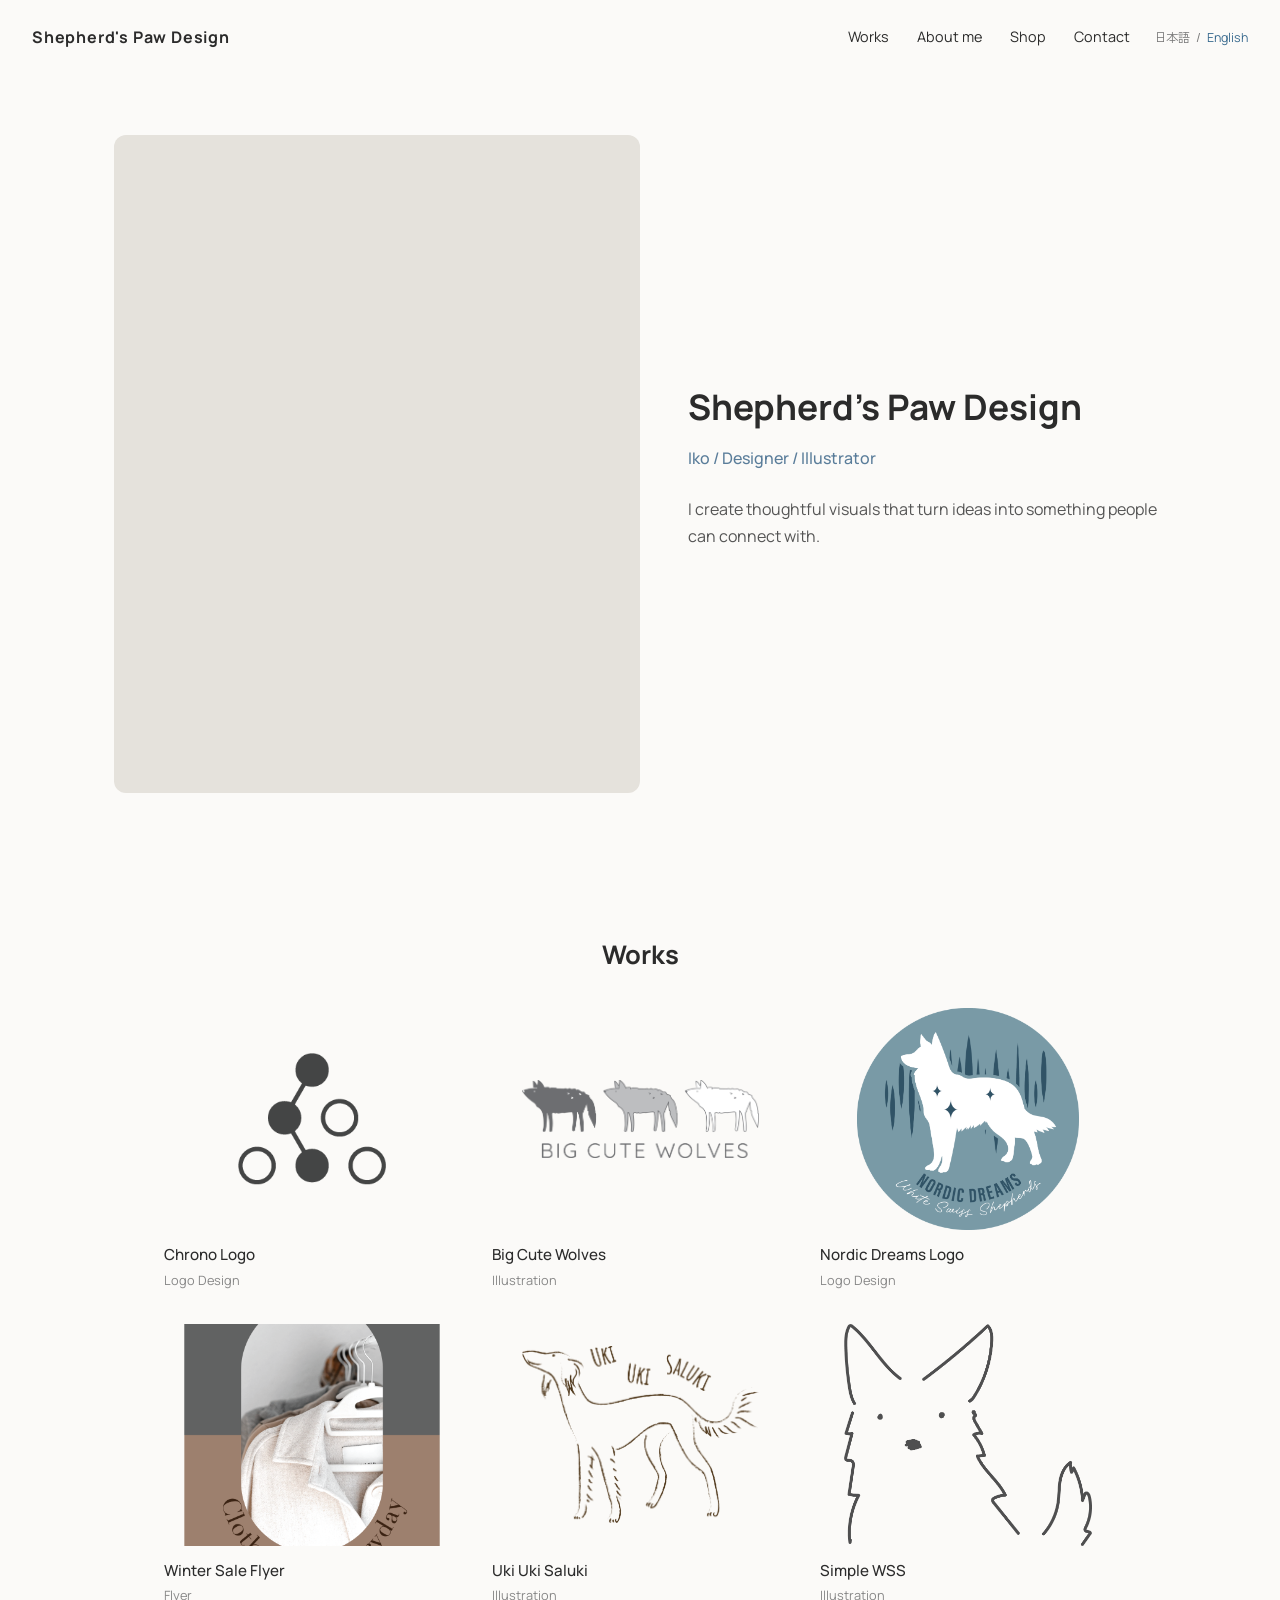
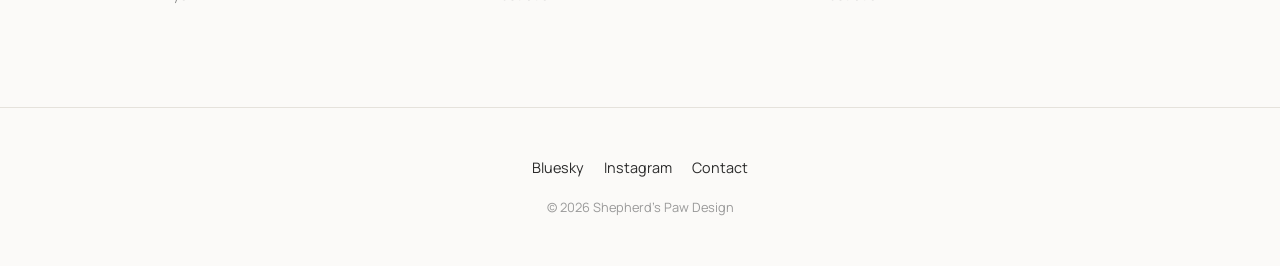
==== en/index.html @ 71c36a80 "Add files via upload" ====
<!DOCTYPE html>
<html lang="en">
<head>
  <meta charset="UTF-8">
  <meta name="viewport" content="width=device-width, initial-scale=1.0">
  <title>Shepherd's Paw Design | Portfolio</title>
  <link rel="preconnect" href="https://fonts.googleapis.com">
  <link href="https://fonts.googleapis.com/css2?family=Manrope:wght@400;500;600;700&family=Zen+Kaku+Gothic+New:wght@400;500;700&display=swap" rel="stylesheet">
  <link rel="stylesheet" href="../style.css?v=3">
</head>
<body>

  <header class="site-header">
    <a href="index.html" class="logo">Shepherd's Paw Design</a>
    <input type="checkbox" id="nav-toggle" class="nav-toggle">
    <label for="nav-toggle" class="nav-toggle-label" aria-label="Open menu">
      <span></span><span></span><span></span>
    </label>
    <nav class="site-nav" aria-label="Main menu">
      <a href="#works">Works</a>
      <a href="about.html">About me</a>
      <a href="shop.html">Shop</a>
      <a href="contact.html">Contact</a>
    </nav>
    <div class="language-switch" aria-label="Language selection">
      <a href="../index.html">日本語</a><span>/</span><a href="index.html" aria-current="page">English</a>
    </div>
  </header>

  <section class="hero">
    <div class="hero-visual">
      <div class="hero-slideshow">
        <img src="../images/hero-illust.png" alt="Featured illustration 1">
        <img src="../images/hero-illust2.png" alt="Featured illustration 2">
      </div>
    </div>
    <div class="hero-text">
      <h1>Shepherd's Paw Design</h1>
      <p class="hero-sub">Iko / Designer / Illustrator</p>
      <p class="hero-lead">I create thoughtful visuals that turn ideas into something people can connect with.</p>
    </div>
  </section>

  <section class="works" id="works">
    <h2>Works</h2>
    <div class="works-grid">
      <a class="work-card" href="#"><div class="work-thumb work-thumb-1"></div><p class="work-title">Chrono Logo</p><p class="work-tag">Logo Design</p></a>
      <a class="work-card" href="#"><div class="work-thumb work-thumb-2"></div><p class="work-title">Big Cute Wolves</p><p class="work-tag">Illustration</p></a>
      <a class="work-card" href="#"><div class="work-thumb work-thumb-3"></div><p class="work-title">Nordic Dreams Logo</p><p class="work-tag">Logo Design</p></a>
      <a class="work-card" href="#"><div class="work-thumb work-thumb-4"></div><p class="work-title">Winter Sale Flyer</p><p class="work-tag">Flyer</p></a>
      <a class="work-card" href="#"><div class="work-thumb work-thumb-5"></div><p class="work-title">Uki Uki Saluki</p><p class="work-tag">Illustration</p></a>
      <a class="work-card" href="#"><div class="work-thumb work-thumb-6"></div><p class="work-title">Simple WSS</p><p class="work-tag">Illustration</p></a>
    </div>
  </section>

  <footer class="site-footer">
    <div class="footer-links"><a href="#">Bluesky</a><a href="#">Instagram</a><a href="contact.html">Contact</a></div>
    <p class="copyright">&copy; 2026 Shepherd's Paw Design</p>
  </footer>

  <script src="../language.js"></script>
</body>
</html>
---- style.css ----
/* ==========================================
   基本設定
   ========================================== */
* {
  margin: 0;
  padding: 0;
  box-sizing: border-box;
}

:root {
  /* ここの色を変えるだけでサイト全体の差し色が変わります */
  --accent-color: #e8795a;
  --text-color: #2b2b2b;
  --bg-color: #fbfaf8;
}

body {
  font-family: "Manrope", "Zen Kaku Gothic New", sans-serif;
  color: var(--text-color);
  background-color: var(--bg-color);
  line-height: 1.7;
}

a {
  text-decoration: none;
  color: inherit;
}

/* ==========================================
   ヘッダー
   ========================================== */
.site-header {
  display: flex;
  align-items: center;
  padding: 24px 32px;
  position: relative;
  z-index: 10;
}

.logo {
  font-weight: 700;
  letter-spacing: 0.05em;
}

.site-nav {
  display: flex;
  align-items: center;
  gap: 28px;
  margin-left: auto;
  font-size: 0.9rem;
}

.site-nav a {
  transition: color 0.2s ease;
}

.site-nav a:hover {
  color: #3a6b8f;
}

.language-switch {
  display: flex;
  align-items: center;
  gap: 6px;
  margin-left: 24px;
  color: #777;
  font-size: 0.78rem;
  white-space: nowrap;
}

.language-switch a:hover,
.language-switch a[aria-current="page"] {
  color: #3a6b8f;
}

.nav-toggle,
.nav-toggle-label {
  display: none;
}

/* ==========================================
   ヒーローエリア(左: 大きいイラスト / 右: テキスト)
   ========================================== */
.hero {
  display: grid;
  grid-template-columns: 1.1fr 1fr;
  align-items: center;
  gap: 48px;
  max-width: 1100px;
  margin: 0 auto;
  padding: 60px 24px 100px;
}

.hero-visual {
  aspect-ratio: 4 / 5;
  background-color: #e5e2dc;
  border-radius: 12px;
  overflow: hidden;
}

.hero-slideshow {
  position: relative;
  width: 100%;
  height: 100%;
}

.hero-slideshow img {
  position: absolute;
  top: 0;
  left: 16px;
  width: calc(100% - 32px);
  height: 100%;
  object-fit: contain;
  display: block;
  opacity: 0;
  animation: heroFade 10s infinite;
}

.hero-slideshow img:nth-child(1) {
  animation-delay: 0s;
}

.hero-slideshow img:nth-child(2) {
  animation-delay: 5s;
}

@keyframes heroFade {
  0% { opacity: 0; }
  10% { opacity: 1; }
  40% { opacity: 1; }
  50% { opacity: 0; }
  100% { opacity: 0; }
}

.hero-text h1 {
  font-size: 2.2rem;
  margin-bottom: 8px;
}

.hero-sub {
  color: #5a7d9a;
  font-weight: 500;
  margin-bottom: 24px;
}

.hero-lead {
  font-size: 1rem;
  color: #555;
}

/* スマホなど画面が狭いときは縦積みにする */
@media (max-width: 700px) {
  .site-header {
    padding: 20px 24px;
  }

  .logo {
    font-size: 0.9rem;
  }

  .nav-toggle-label {
    display: flex;
    flex-direction: column;
    justify-content: center;
    gap: 5px;
    width: 32px;
    height: 32px;
    margin-left: auto;
    cursor: pointer;
  }

  .nav-toggle-label span {
    display: block;
    width: 22px;
    height: 2px;
    margin-left: auto;
    background-color: var(--text-color);
    transition: transform 0.2s ease, opacity 0.2s ease;
  }

  .site-nav {
    display: none;
    position: absolute;
    top: calc(100% - 4px);
    right: 24px;
    flex-direction: column;
    align-items: stretch;
    gap: 0;
    min-width: 170px;
    padding: 8px;
    border: 1px solid #e5e2dc;
    border-radius: 10px;
    background-color: var(--bg-color);
    box-shadow: 0 12px 28px rgba(43, 43, 43, 0.1);
  }

  .site-nav a {
    padding: 10px 12px;
  }

  .language-switch {
    position: absolute;
    top: 25px;
    right: 68px;
    margin-left: 0;
  }

  .nav-toggle:checked ~ .site-nav {
    display: flex;
  }

  .nav-toggle:checked + .nav-toggle-label span:nth-child(1) {
    transform: translateY(7px) rotate(45deg);
  }

  .nav-toggle:checked + .nav-toggle-label span:nth-child(2) {
    opacity: 0;
  }

  .nav-toggle:checked + .nav-toggle-label span:nth-child(3) {
    transform: translateY(-7px) rotate(-45deg);
  }

  .hero {
    grid-template-columns: 1fr;
    padding: 40px 24px 60px;
  }

  .simple-page {
    min-height: 460px;
    padding: 56px 24px 80px;
  }

  .shop-card {
    padding: 24px;
  }
}

/* ==========================================
   Works セクション
   ========================================== */
.works {
  max-width: 1000px;
  margin: 0 auto;
  padding: 40px 24px 100px;
}

.works h2 {
  font-size: 1.6rem;
  margin-bottom: 32px;
  text-align: center;
}

.works-grid {
  display: grid;
  /* スマホでは1列、画面が広くなると自動で列が増える */
  grid-template-columns: repeat(auto-fit, minmax(240px, 1fr));
  gap: 32px;
}

.work-card {
  display: block;
  transition: transform 0.2s ease, opacity 0.2s ease;
}

.work-card:hover {
  transform: translateY(-4px);
  opacity: 0.85;
}

.work-thumb {
  width: 100%;
  aspect-ratio: 4 / 3;
  background-color: transparent;
  border-radius: 8px;
  margin-bottom: 12px;
  background-size: contain;
  background-position: center;
  background-repeat: no-repeat;
}

.work-thumb-1 {
  background-image: url("images/work1.png");
  background-size: 50%;
}

.work-thumb-2 {
  background-image: url("images/work2.png");
  background-size: 80%;
}

.work-thumb-3 {
  background-image: url("images/work3.png");
  background-size: contain;
  padding: 8%;
}

.work-thumb-4 {
  background-image: url("images/work4.png");
  background-size: cover;
}

.work-thumb-5 {
  background-image: url("images/work5.png");
  background-size: 80%;
}

.work-thumb-6 {
  background-image: url("images/work6.png");
  background-size: contain;
  padding: 8%;
}

.work-title {
  font-weight: 500;
  font-size: 0.95rem;
}

.work-tag {
  font-size: 0.8rem;
  color: #888;
  margin-top: 2px;
}

/* ==========================================
   お問い合わせページ
   ========================================== */
.contact {
  max-width: 600px;
  margin: 0 auto;
  padding: 60px 24px 100px;
}

.contact h2 {
  font-size: 1.6rem;
  margin-bottom: 16px;
  text-align: center;
}

.contact-lead {
  text-align: center;
  color: #555;
  margin-bottom: 40px;
  font-size: 0.95rem;
}

.contact-form {
  text-align: center;
  margin: 0;
}

.submit-button {
  display: inline-block;
  padding: 14px 32px;
  margin-top: 8px;
  border: none;
  border-radius: 8px;
  background-color: #5a7d9a;
  color: #fff;
  font-family: "Manrope", "Zen Kaku Gothic New", sans-serif;
  font-size: 1rem;
  font-weight: 500;
  cursor: pointer;
  transition: background-color 0.2s ease, opacity 0.2s ease;
  text-decoration: none;
}

.submit-button:hover {
  background-color: #3a6b8f;
  opacity: 0.95;
}

.contact-note {
  margin-top: 32px;
  font-size: 0.8rem;
  color: #888;
  text-align: center;
  line-height: 1.6;
}

.contact-note a {
  color: #5a7d9a;
  text-decoration: underline;
}

.contact-note a:hover {
  color: #3a6b8f;
}

/* ==========================================
   About / Shop ページ
   ========================================== */
.simple-page {
  max-width: 760px;
  min-height: 520px;
  margin: 0 auto;
  padding: 80px 24px 120px;
}

.eyebrow {
  color: #5a7d9a;
  font-size: 0.85rem;
  font-weight: 700;
  letter-spacing: 0.08em;
  margin-bottom: 12px;
}

.simple-page h1 {
  font-size: clamp(2rem, 5vw, 3.2rem);
  line-height: 1.3;
  margin-bottom: 24px;
}

.page-lead {
  color: #555;
  font-size: 1.1rem;
  margin-bottom: 48px;
}

.about-copy {
  max-width: 580px;
  color: #555;
}

.about-copy p + p {
  margin-top: 20px;
}

.text-link {
  display: inline-block;
  color: #5a7d9a;
  margin-top: 40px;
  text-decoration: underline;
  text-underline-offset: 4px;
}

.text-link:hover {
  color: #3a6b8f;
}

.shop-card {
  max-width: 560px;
  padding: 32px;
  border: 1px solid #e5e2dc;
  border-radius: 12px;
  background-color: rgba(255, 255, 255, 0.55);
}

.shop-card p {
  color: #555;
  margin-bottom: 28px;
}

/* ==========================================
   フッター
   ========================================== */
.site-footer {
  text-align: center;
  padding: 48px 24px;
  border-top: 1px solid #e5e2dc;
}

.footer-links {
  display: flex;
  justify-content: center;
  gap: 20px;
  margin-bottom: 16px;
  font-size: 0.9rem;
}

.footer-links a:hover {
  color: #3a6b8f;
}

.copyright {
  font-size: 0.8rem;
  color: #999;
}

@media (max-width: 700px) {
  .simple-page {
    min-height: 460px;
    padding: 56px 24px 80px;
  }

  .shop-card {
    padding: 24px;
  }
}
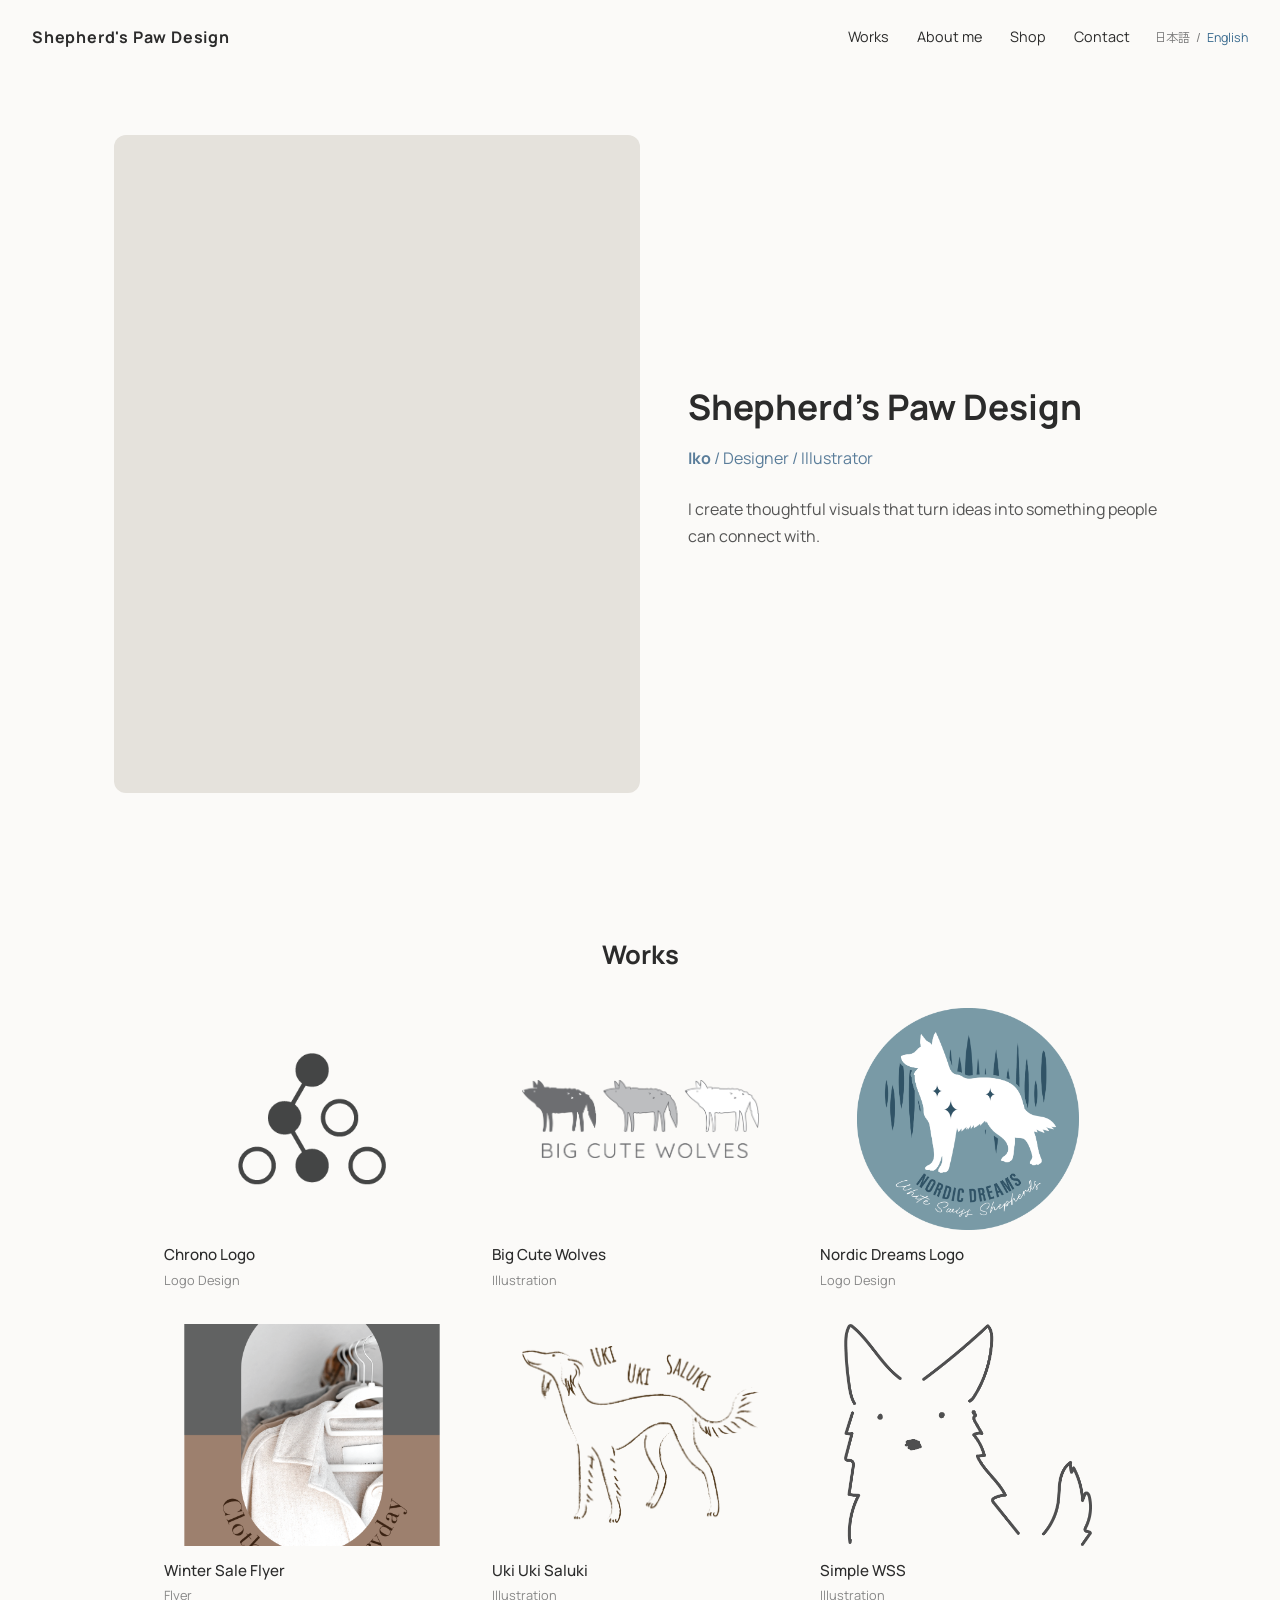
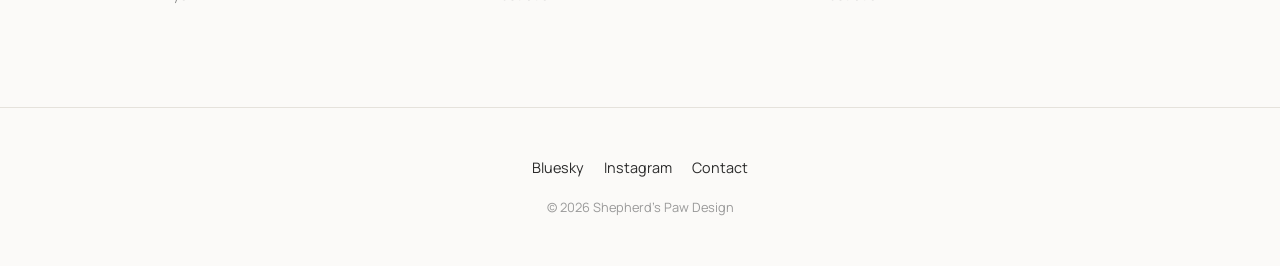
==== commit 1e7a0fe7: "Add files via upload" ====
--- a/en/index.html
+++ b/en/index.html
@@ -36,7 +36,7 @@
     </div>
     <div class="hero-text">
       <h1>Shepherd's Paw Design</h1>
-      <p class="hero-sub">Iko / Designer / Illustrator</p>
+      <p class="hero-sub"><strong class="hero-name">Iko</strong><span class="hero-role"> / Designer / Illustrator</span></p>
       <p class="hero-lead">I create thoughtful visuals that turn ideas into something people can connect with.</p>
     </div>
   </section>
--- a/style.css
+++ b/style.css
@@ -139,8 +139,16 @@
 
 .hero-sub {
   color: #5a7d9a;
-  font-weight: 500;
+  font-weight: 400;
   margin-bottom: 24px;
+}
+
+.hero-name {
+  font-weight: 700;
+}
+
+.hero-role {
+  font-weight: 400;
 }
 
 .hero-lead {
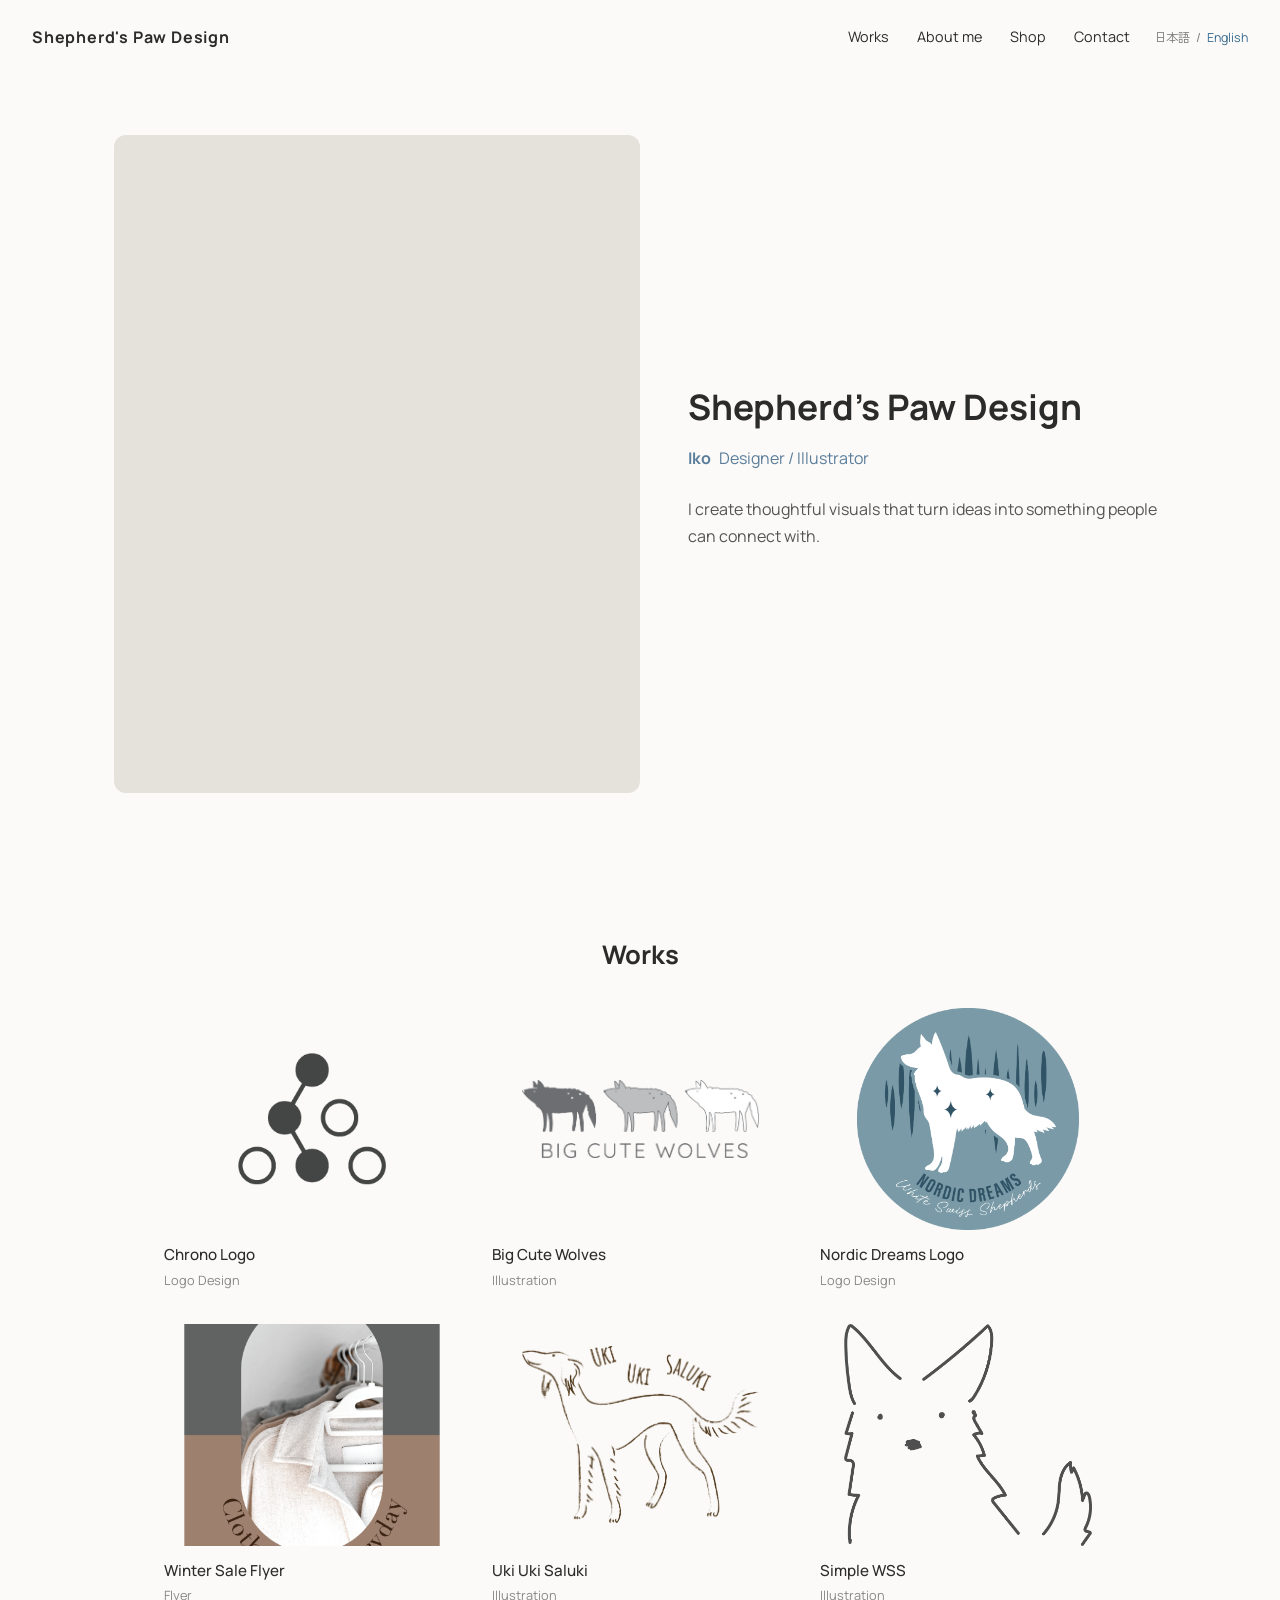
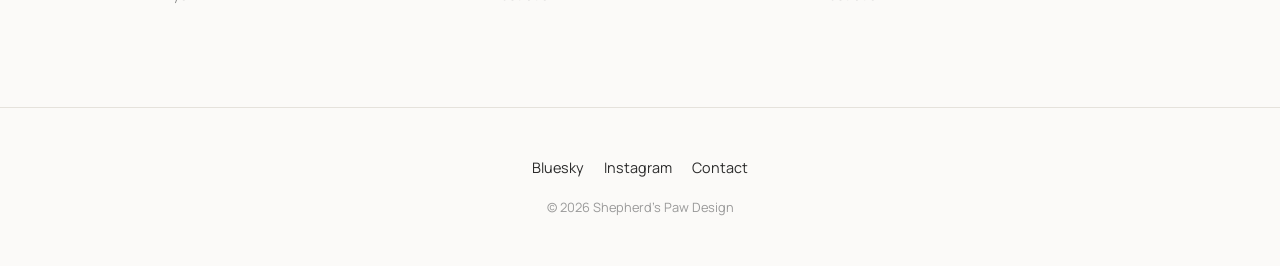
==== commit a96d477f: "Add files via upload" ====
--- a/en/index.html
+++ b/en/index.html
@@ -36,7 +36,7 @@
     </div>
     <div class="hero-text">
       <h1>Shepherd's Paw Design</h1>
-      <p class="hero-sub"><strong class="hero-name">Iko</strong><span class="hero-role"> / Designer / Illustrator</span></p>
+      <p class="hero-sub"><strong class="hero-name">Iko</strong><span class="hero-role">Designer / Illustrator</span></p>
       <p class="hero-lead">I create thoughtful visuals that turn ideas into something people can connect with.</p>
     </div>
   </section>
--- a/style.css
+++ b/style.css
@@ -148,6 +148,7 @@
 }
 
 .hero-role {
+  margin-left: 0.5em;
   font-weight: 400;
 }
 
@@ -419,6 +420,23 @@
   margin-bottom: 24px;
 }
 
+.about-heading .about-name,
+.about-heading .about-role {
+  display: block;
+}
+
+.about-heading .about-name {
+  font-weight: 700;
+}
+
+.about-heading .about-role {
+  margin-top: 4px;
+  color: #5a7d9a;
+  font-size: 0.38em;
+  font-weight: 400;
+  letter-spacing: 0.04em;
+}
+
 .page-lead {
   color: #555;
   font-size: 1.1rem;
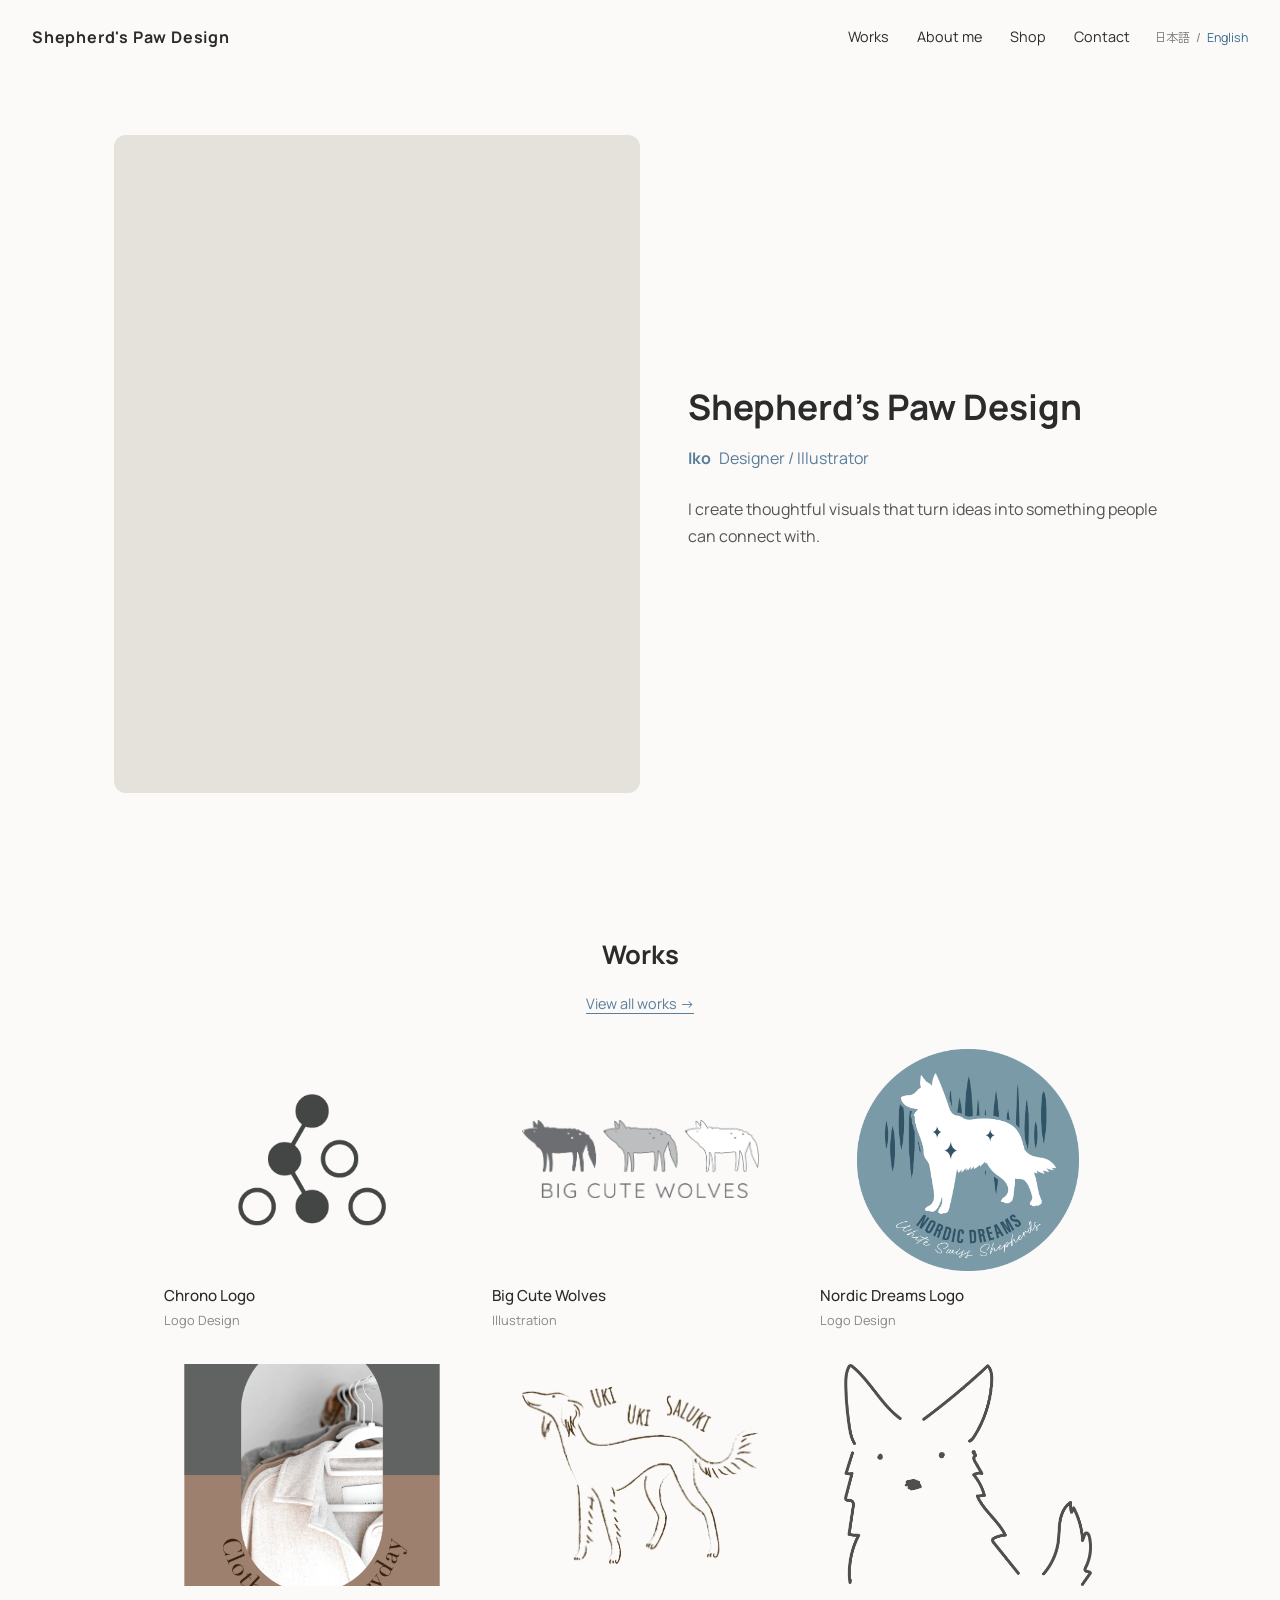
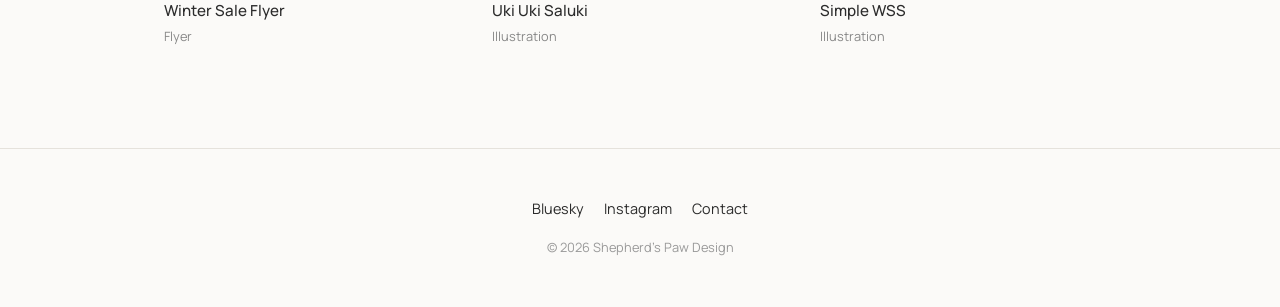
==== commit d274e74e: "Add files via upload" ====
--- a/en/index.html
+++ b/en/index.html
@@ -17,7 +17,7 @@
       <span></span><span></span><span></span>
     </label>
     <nav class="site-nav" aria-label="Main menu">
-      <a href="#works">Works</a>
+      <a href="works.html">Works</a>
       <a href="about.html">About me</a>
       <a href="shop.html">Shop</a>
       <a href="contact.html">Contact</a>
@@ -43,6 +43,7 @@
 
   <section class="works" id="works">
     <h2>Works</h2>
+    <a class="view-all-works" href="works.html">View all works -&gt;</a>
     <div class="works-grid">
       <a class="work-card" href="#"><div class="work-thumb work-thumb-1"></div><p class="work-title">Chrono Logo</p><p class="work-tag">Logo Design</p></a>
       <a class="work-card" href="#"><div class="work-thumb work-thumb-2"></div><p class="work-title">Big Cute Wolves</p><p class="work-tag">Illustration</p></a>
--- a/style.css
+++ b/style.css
@@ -260,6 +260,20 @@
   text-align: center;
 }
 
+.view-all-works {
+  display: block;
+  width: fit-content;
+  margin: -16px auto 32px;
+  color: #5a7d9a;
+  font-size: 0.9rem;
+  text-decoration: underline;
+  text-underline-offset: 4px;
+}
+
+.view-all-works:hover {
+  color: #3a6b8f;
+}
+
 .works-grid {
   display: grid;
   /* スマホでは1列、画面が広くなると自動で列が増える */
@@ -329,6 +343,202 @@
   font-size: 0.8rem;
   color: #888;
   margin-top: 2px;
+}
+
+/* ==========================================
+   Works 詳細ページ
+   ========================================== */
+.works-page {
+  max-width: 1100px;
+  margin: 0 auto;
+  padding: 70px 24px 120px;
+}
+
+.works-page-heading {
+  margin-bottom: 48px;
+}
+
+.works-page-heading h1 {
+  font-size: clamp(2rem, 5vw, 3.2rem);
+  line-height: 1.3;
+  margin-bottom: 16px;
+}
+
+.works-page-heading > p:last-child {
+  color: #555;
+}
+
+.gallery-grid {
+  display: grid;
+  grid-template-columns: repeat(auto-fit, minmax(240px, 1fr));
+  gap: 36px 32px;
+}
+
+.gallery-card {
+  display: block;
+  width: 100%;
+  border: 0;
+  padding: 0;
+  background: none;
+  color: inherit;
+  font: inherit;
+  text-align: left;
+  cursor: pointer;
+}
+
+.gallery-card img {
+  display: block;
+  width: 100%;
+  aspect-ratio: 4 / 3;
+  margin-bottom: 12px;
+  border-radius: 8px;
+  background-color: #f1efeb;
+  object-fit: contain;
+  transition: transform 0.2s ease, opacity 0.2s ease;
+}
+
+.gallery-image-frame {
+  width: 100%;
+  aspect-ratio: 4 / 3;
+  margin-bottom: 12px;
+  border-radius: 8px;
+  background-color: #f1efeb;
+  overflow: hidden;
+}
+
+.gallery-card-1 .gallery-image-frame img {
+  width: 50%;
+  height: 100%;
+  aspect-ratio: auto;
+  margin-right: auto;
+  margin-bottom: 0;
+  margin-left: auto;
+  background-color: transparent;
+  border-radius: 0;
+}
+
+.gallery-card-padded .gallery-image-frame {
+  padding: 16px;
+}
+
+.gallery-card-padded .gallery-image-frame img {
+  width: 100%;
+  height: 100%;
+  aspect-ratio: auto;
+  margin: 0;
+  background-color: transparent;
+  border-radius: 0;
+}
+
+.gallery-card:hover img,
+.gallery-card:focus-visible img {
+  transform: translateY(-4px);
+  opacity: 0.82;
+}
+
+.gallery-card:focus-visible {
+  outline: 2px solid #3a6b8f;
+  outline-offset: 6px;
+}
+
+.gallery-title,
+.gallery-tag {
+  display: block;
+}
+
+.gallery-title {
+  font-weight: 500;
+  font-size: 0.95rem;
+}
+
+.gallery-tag {
+  color: #888;
+  font-size: 0.8rem;
+  margin-top: 2px;
+}
+
+.work-modal {
+  position: fixed;
+  inset: 0;
+  margin: auto;
+  width: min(900px, calc(100% - 32px));
+  max-width: 900px;
+  max-height: calc(100% - 32px);
+  padding: 0;
+  border: 0;
+  border-radius: 12px;
+  color: var(--text-color);
+  background-color: var(--bg-color);
+  box-shadow: 0 20px 60px rgba(43, 43, 43, 0.22);
+}
+
+.work-modal::backdrop {
+  background-color: rgba(43, 43, 43, 0.58);
+}
+
+.modal-close {
+  position: absolute;
+  top: 12px;
+  right: 16px;
+  z-index: 1;
+  border: 0;
+  background: none;
+  color: #555;
+  font-size: 2rem;
+  line-height: 1;
+  cursor: pointer;
+}
+
+.modal-content {
+  display: grid;
+  grid-template-columns: 1.15fr 0.85fr;
+  gap: 32px;
+  align-items: center;
+  padding: 40px;
+}
+
+.modal-image {
+  display: block;
+  width: 100%;
+  max-height: 70vh;
+  object-fit: contain;
+  border-radius: 8px;
+}
+
+.modal-image-small {
+  width: 50%;
+  margin-right: auto;
+  margin-left: auto;
+}
+
+.modal-image-padded {
+  width: calc(100% - 32px);
+  margin-right: auto;
+  margin-left: auto;
+}
+
+.modal-category {
+  color: #5a7d9a;
+  font-size: 0.8rem;
+  font-weight: 700;
+  letter-spacing: 0.06em;
+  margin-bottom: 8px;
+}
+
+.modal-title {
+  font-size: 1.6rem;
+  line-height: 1.35;
+  margin-bottom: 16px;
+}
+
+.modal-meta,
+.modal-description {
+  color: #666;
+  font-size: 0.9rem;
+}
+
+.modal-description {
+  margin-top: 16px;
 }
 
 /* ==========================================
@@ -512,4 +722,18 @@
   .shop-card {
     padding: 24px;
   }
-}
+
+  .works-page {
+    padding: 56px 24px 80px;
+  }
+
+  .modal-content {
+    grid-template-columns: 1fr;
+    gap: 20px;
+    padding: 40px 24px 28px;
+  }
+
+  .modal-image {
+    max-height: 52vh;
+  }
+}
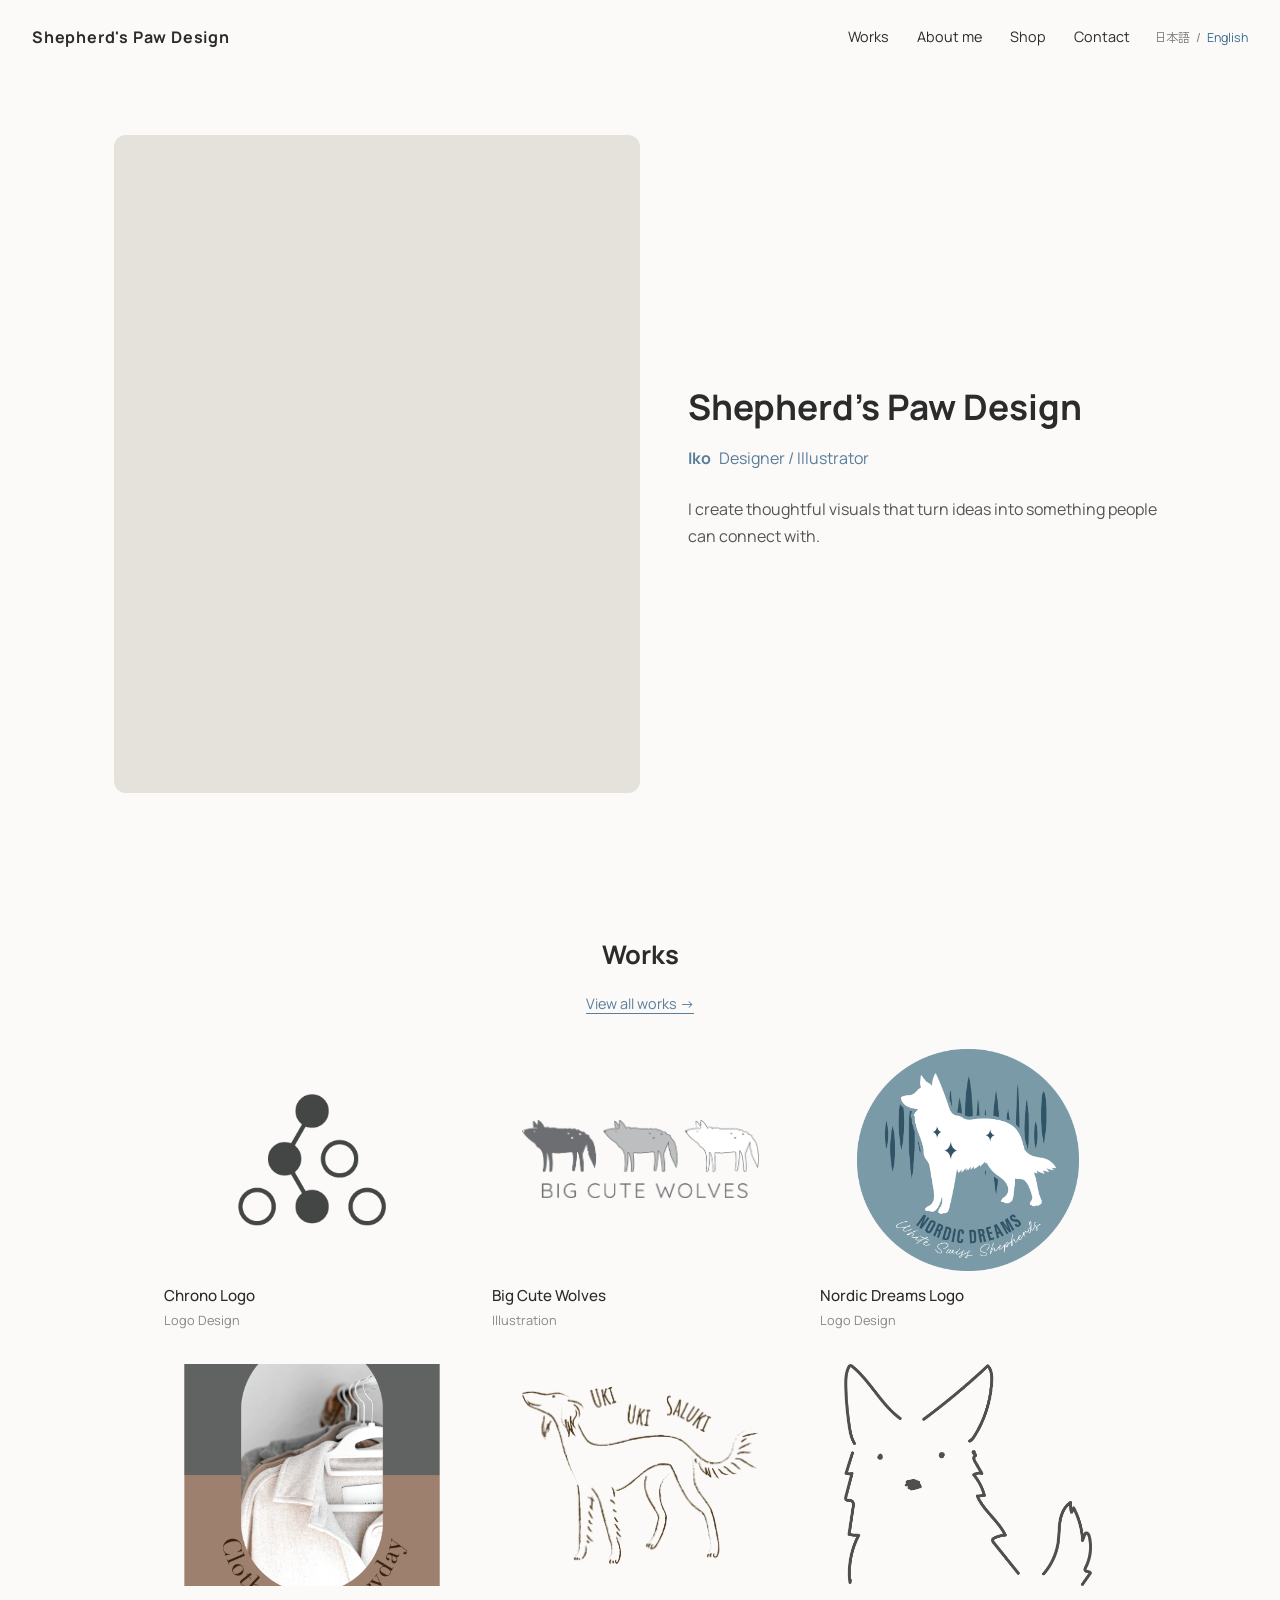
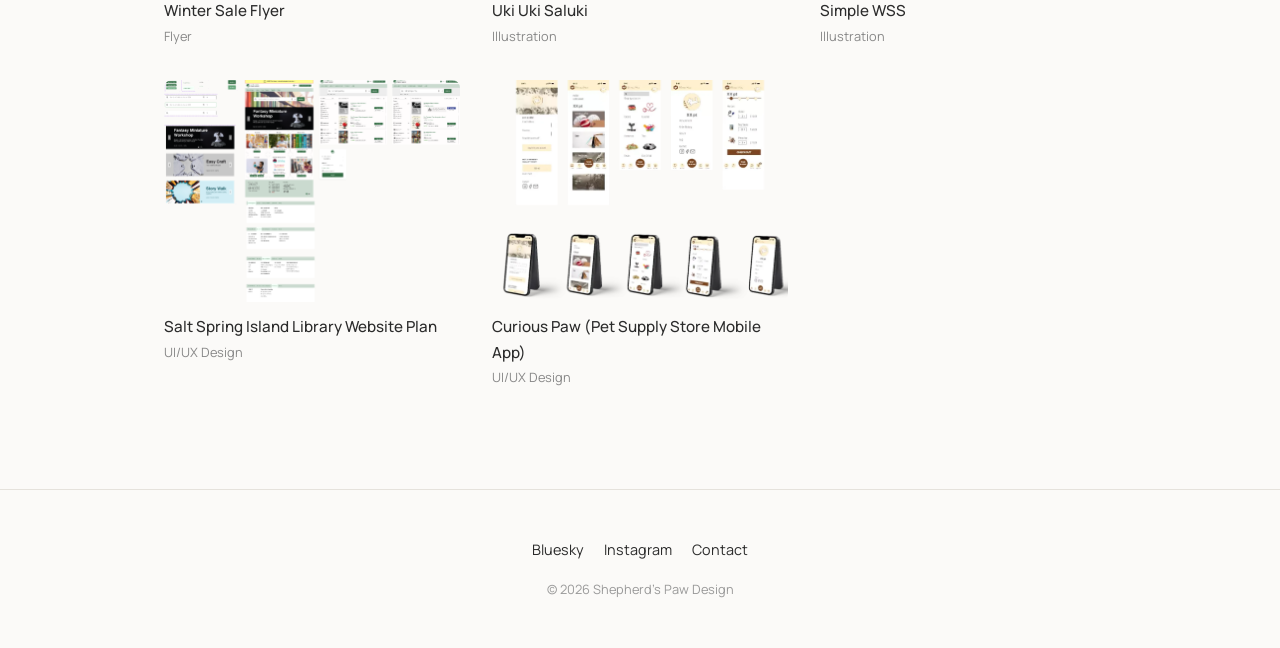
==== commit f92a230d: "UX/UI works added" ====
--- a/en/index.html
+++ b/en/index.html
@@ -45,12 +45,14 @@
     <h2>Works</h2>
     <a class="view-all-works" href="works.html">View all works -&gt;</a>
     <div class="works-grid">
-      <a class="work-card" href="#"><div class="work-thumb work-thumb-1"></div><p class="work-title">Chrono Logo</p><p class="work-tag">Logo Design</p></a>
-      <a class="work-card" href="#"><div class="work-thumb work-thumb-2"></div><p class="work-title">Big Cute Wolves</p><p class="work-tag">Illustration</p></a>
-      <a class="work-card" href="#"><div class="work-thumb work-thumb-3"></div><p class="work-title">Nordic Dreams Logo</p><p class="work-tag">Logo Design</p></a>
-      <a class="work-card" href="#"><div class="work-thumb work-thumb-4"></div><p class="work-title">Winter Sale Flyer</p><p class="work-tag">Flyer</p></a>
-      <a class="work-card" href="#"><div class="work-thumb work-thumb-5"></div><p class="work-title">Uki Uki Saluki</p><p class="work-tag">Illustration</p></a>
-      <a class="work-card" href="#"><div class="work-thumb work-thumb-6"></div><p class="work-title">Simple WSS</p><p class="work-tag">Illustration</p></a>
+      <a class="work-card" href="works.html#chrono-logo"><div class="work-thumb work-thumb-1"></div><p class="work-title">Chrono Logo</p><p class="work-tag">Logo Design</p></a>
+      <a class="work-card" href="works.html#big-cute-wolves"><div class="work-thumb work-thumb-2"></div><p class="work-title">Big Cute Wolves</p><p class="work-tag">Illustration</p></a>
+      <a class="work-card" href="works.html#nordic-dreams-logo"><div class="work-thumb work-thumb-3"></div><p class="work-title">Nordic Dreams Logo</p><p class="work-tag">Logo Design</p></a>
+      <a class="work-card" href="works.html#winter-sale-flyer"><div class="work-thumb work-thumb-4"></div><p class="work-title">Winter Sale Flyer</p><p class="work-tag">Flyer</p></a>
+      <a class="work-card" href="works.html#uki-uki-saluki"><div class="work-thumb work-thumb-5"></div><p class="work-title">Uki Uki Saluki</p><p class="work-tag">Illustration</p></a>
+      <a class="work-card" href="works.html#simple-wss"><div class="work-thumb work-thumb-6"></div><p class="work-title">Simple WSS</p><p class="work-tag">Illustration</p></a>
+      <a class="work-card" href="works.html#library"><div class="work-thumb work-thumb-7"></div><p class="work-title">Salt Spring Island Library Website Plan</p><p class="work-tag">UI/UX Design</p></a>
+      <a class="work-card" href="works.html#pet-store"><div class="work-thumb work-thumb-8"></div><p class="work-title">Curious Paw (Pet Supply Store Mobile App)</p><p class="work-tag">UI/UX Design</p></a>
     </div>
   </section>
 
--- a/style.css
+++ b/style.css
@@ -334,6 +334,16 @@
   padding: 8%;
 }
 
+.work-thumb-7 {
+  background-image: url("images/library-website.png");
+  background-size: cover;
+}
+
+.work-thumb-8 {
+  background-image: url("images/curious-paw-app.webp");
+  background-size: cover;
+}
+
 .work-title {
   font-weight: 500;
   font-size: 0.95rem;
@@ -430,6 +440,15 @@
   border-radius: 0;
 }
 
+.gallery-card-uiux .gallery-image-frame img {
+  width: 100%;
+  height: 100%;
+  aspect-ratio: auto;
+  margin: 0;
+  object-fit: cover;
+  border-radius: 0;
+}
+
 .gallery-card:hover img,
 .gallery-card:focus-visible img {
   transform: translateY(-4px);
@@ -437,6 +456,11 @@
 }
 
 .gallery-card:focus-visible {
+  outline: 2px solid #3a6b8f;
+  outline-offset: 6px;
+}
+
+.gallery-card:target {
   outline: 2px solid #3a6b8f;
   outline-offset: 6px;
 }
@@ -564,8 +588,69 @@
 }
 
 .contact-form {
-  text-align: center;
+  display: flex;
+  flex-direction: column;
+  gap: 20px;
   margin: 0;
+}
+
+.form-field {
+  display: flex;
+  flex-direction: column;
+  gap: 8px;
+}
+
+.form-field label {
+  font-size: 0.9rem;
+  font-weight: 500;
+}
+
+.form-field .required {
+  margin-left: 4px;
+  color: var(--accent-color);
+}
+
+.form-field input,
+.form-field textarea {
+  width: 100%;
+  padding: 12px 14px;
+  border: 1px solid #ddd;
+  border-radius: 8px;
+  background-color: #fff;
+  font-family: inherit;
+  font-size: 0.95rem;
+  line-height: 1.7;
+  color: var(--text-color);
+  transition: border-color 0.2s ease, box-shadow 0.2s ease;
+}
+
+.form-field textarea {
+  resize: vertical;
+  min-height: 160px;
+}
+
+.form-field input:focus,
+.form-field textarea:focus {
+  outline: none;
+  border-color: #5a7d9a;
+  box-shadow: 0 0 0 3px rgba(90, 125, 154, 0.15);
+}
+
+.contact-form .h-captcha {
+  margin-top: 4px;
+}
+
+/* hCaptcha ウィジェットは幅 303px 固定なので、極端に狭い画面では縮小する */
+@media (max-width: 360px) {
+  .contact-form .h-captcha {
+    transform: scale(0.85);
+    transform-origin: left top;
+  }
+}
+
+.contact-form .submit-button {
+  align-self: center;
+  min-width: 200px;
 }
 
 .submit-button {
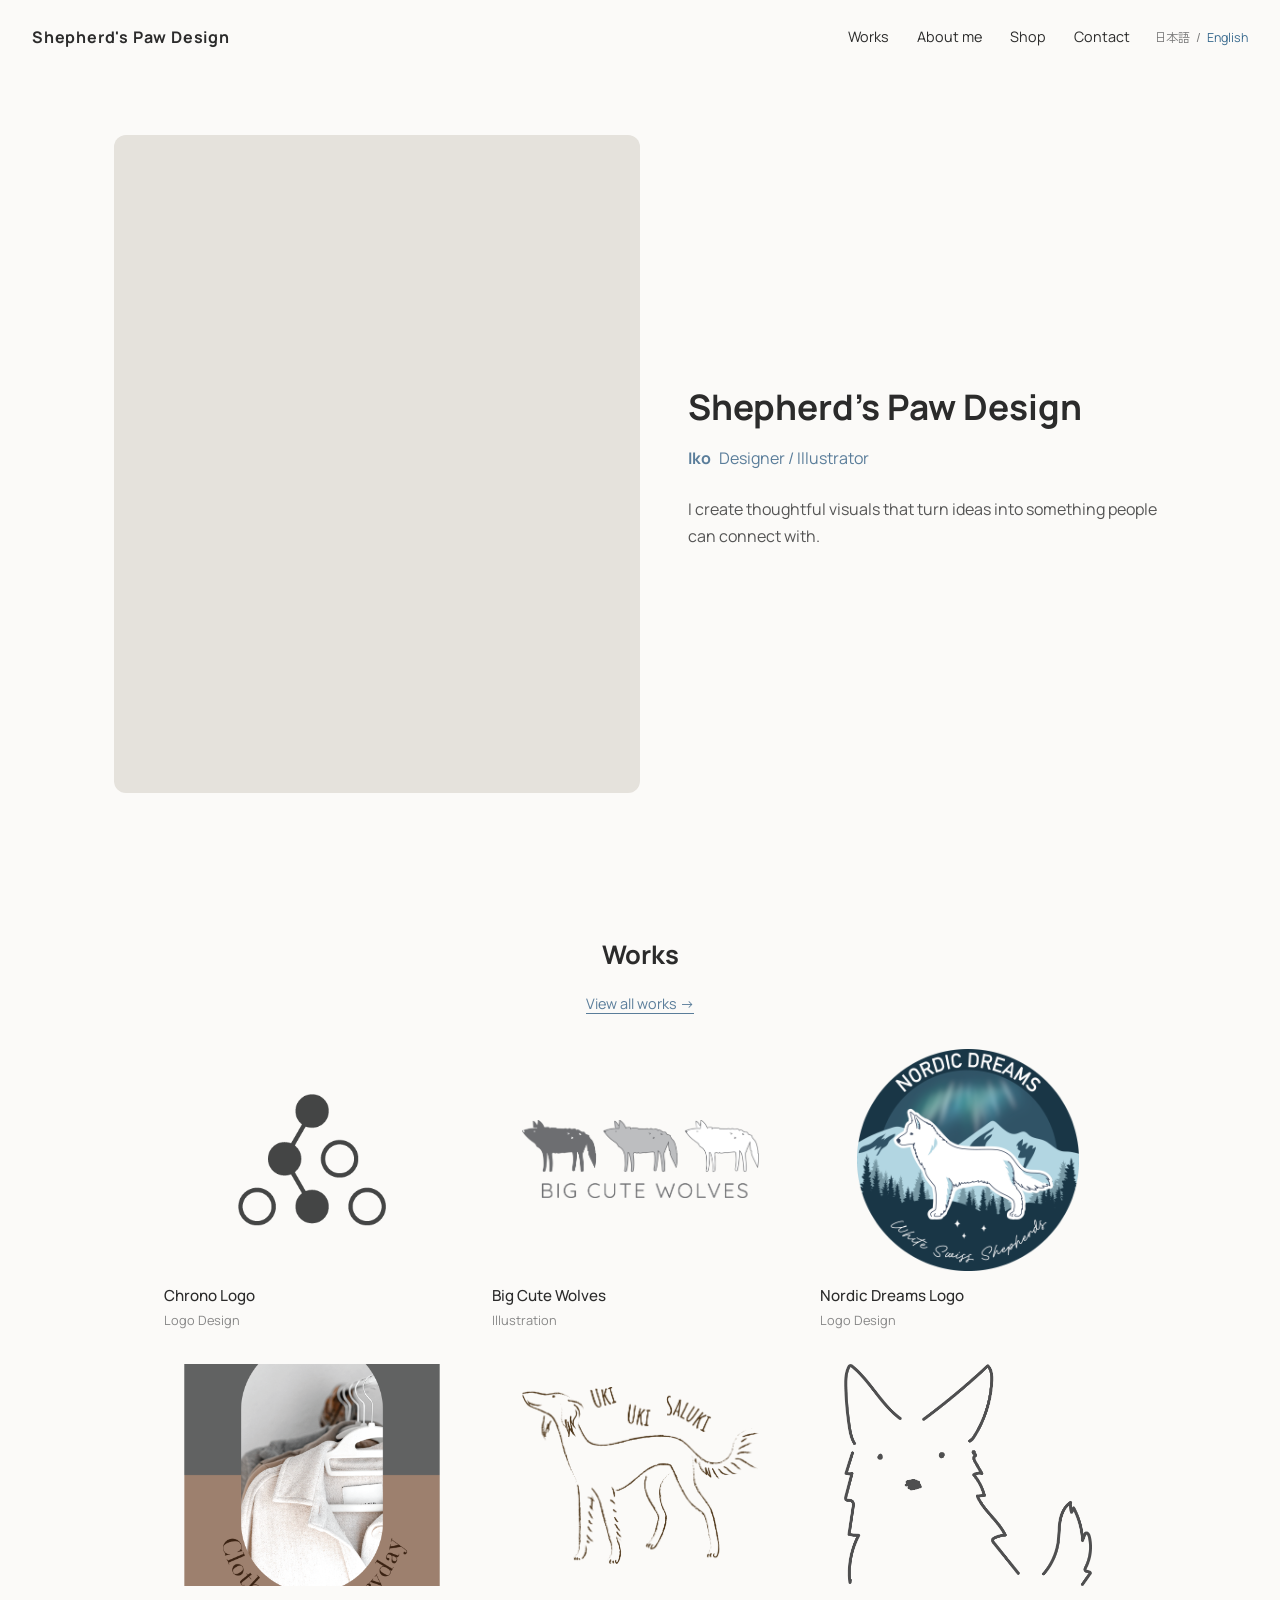
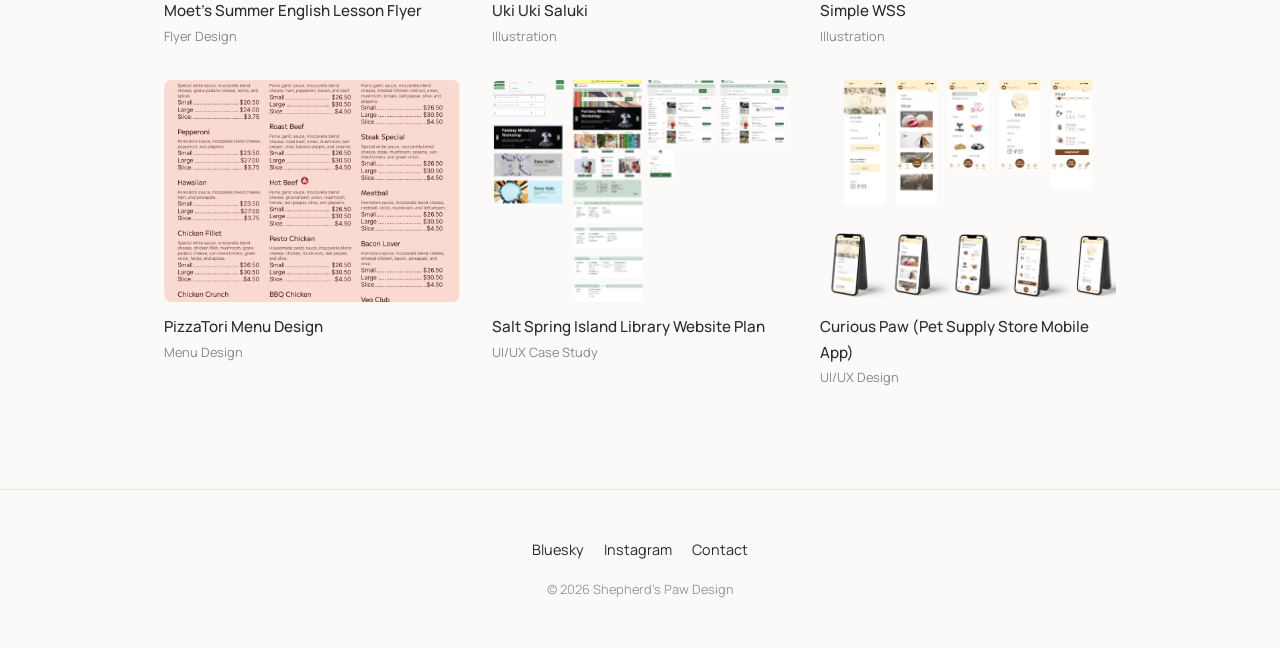
==== commit 2d0ce0c3: "works added" ====
--- a/en/index.html
+++ b/en/index.html
@@ -48,10 +48,11 @@
       <a class="work-card" href="works.html#chrono-logo"><div class="work-thumb work-thumb-1"></div><p class="work-title">Chrono Logo</p><p class="work-tag">Logo Design</p></a>
       <a class="work-card" href="works.html#big-cute-wolves"><div class="work-thumb work-thumb-2"></div><p class="work-title">Big Cute Wolves</p><p class="work-tag">Illustration</p></a>
       <a class="work-card" href="works.html#nordic-dreams-logo"><div class="work-thumb work-thumb-3"></div><p class="work-title">Nordic Dreams Logo</p><p class="work-tag">Logo Design</p></a>
-      <a class="work-card" href="works.html#winter-sale-flyer"><div class="work-thumb work-thumb-4"></div><p class="work-title">Winter Sale Flyer</p><p class="work-tag">Flyer</p></a>
+       <a class="work-card" href="works.html#summer-english-lesson"><div class="work-thumb work-thumb-4"></div><p class="work-title">Moet's Summer English Lesson Flyer</p><p class="work-tag">Flyer Design</p></a>
       <a class="work-card" href="works.html#uki-uki-saluki"><div class="work-thumb work-thumb-5"></div><p class="work-title">Uki Uki Saluki</p><p class="work-tag">Illustration</p></a>
-      <a class="work-card" href="works.html#simple-wss"><div class="work-thumb work-thumb-6"></div><p class="work-title">Simple WSS</p><p class="work-tag">Illustration</p></a>
-      <a class="work-card" href="works.html#library"><div class="work-thumb work-thumb-7"></div><p class="work-title">Salt Spring Island Library Website Plan</p><p class="work-tag">UI/UX Design</p></a>
+       <a class="work-card" href="works.html#simple-wss"><div class="work-thumb work-thumb-6"></div><p class="work-title">Simple WSS</p><p class="work-tag">Illustration</p></a>
+       <a class="work-card" href="works.html#pizza-tori-menu"><div class="work-thumb work-thumb-pizza"></div><p class="work-title">PizzaTori Menu Design</p><p class="work-tag">Menu Design</p></a>
+       <a class="work-card" href="works.html#library"><div class="work-thumb work-thumb-7"></div><p class="work-title">Salt Spring Island Library Website Plan</p><p class="work-tag">UI/UX Case Study</p></a>
       <a class="work-card" href="works.html#pet-store"><div class="work-thumb work-thumb-8"></div><p class="work-title">Curious Paw (Pet Supply Store Mobile App)</p><p class="work-tag">UI/UX Design</p></a>
     </div>
   </section>
--- a/style.css
+++ b/style.css
@@ -334,6 +334,11 @@
   padding: 8%;
 }
 
+.work-thumb-pizza {
+  background-image: url("images/work7.png");
+  background-size: cover;
+}
+
 .work-thumb-7 {
   background-image: url("images/library-website.png");
   background-size: cover;
@@ -529,6 +534,20 @@
   border-radius: 8px;
 }
 
+.modal-images {
+  display: grid;
+  grid-template-columns: repeat(2, minmax(0, 1fr));
+  gap: 16px;
+}
+
+.modal-images:has(.modal-image-secondary[hidden]) {
+  display: block;
+}
+
+.modal-image-secondary[hidden] {
+  display: none;
+}
+
 .modal-image-small {
   width: 50%;
   margin-right: auto;
@@ -563,6 +582,17 @@
 
 .modal-description {
   margin-top: 16px;
+}
+
+.modal-preview,
+.modal-case-study {
+  display: block;
+  margin-top: 12px;
+}
+
+.modal-preview[hidden],
+.modal-case-study[hidden] {
+  display: none;
 }
 
 /* ==========================================
@@ -821,4 +851,8 @@
   .modal-image {
     max-height: 52vh;
   }
-}
+
+  .modal-images {
+    grid-template-columns: 1fr;
+  }
+}
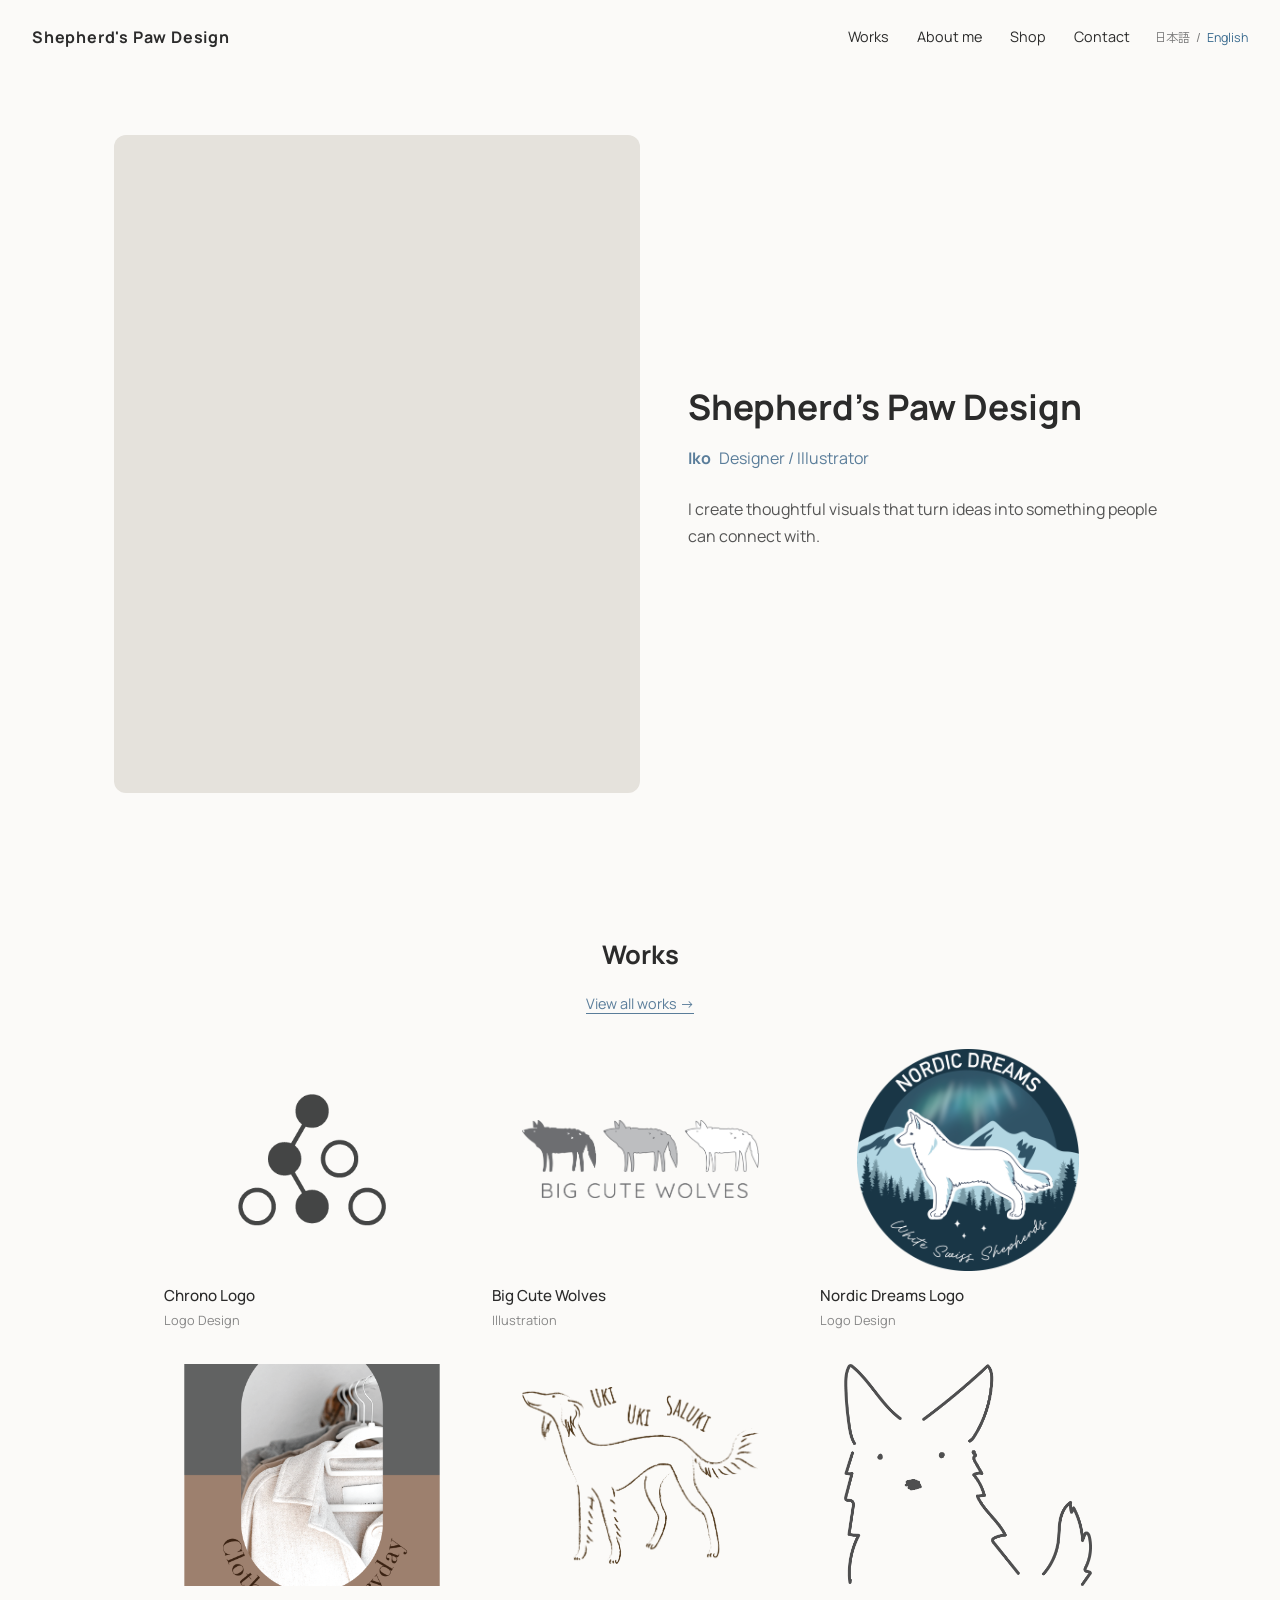
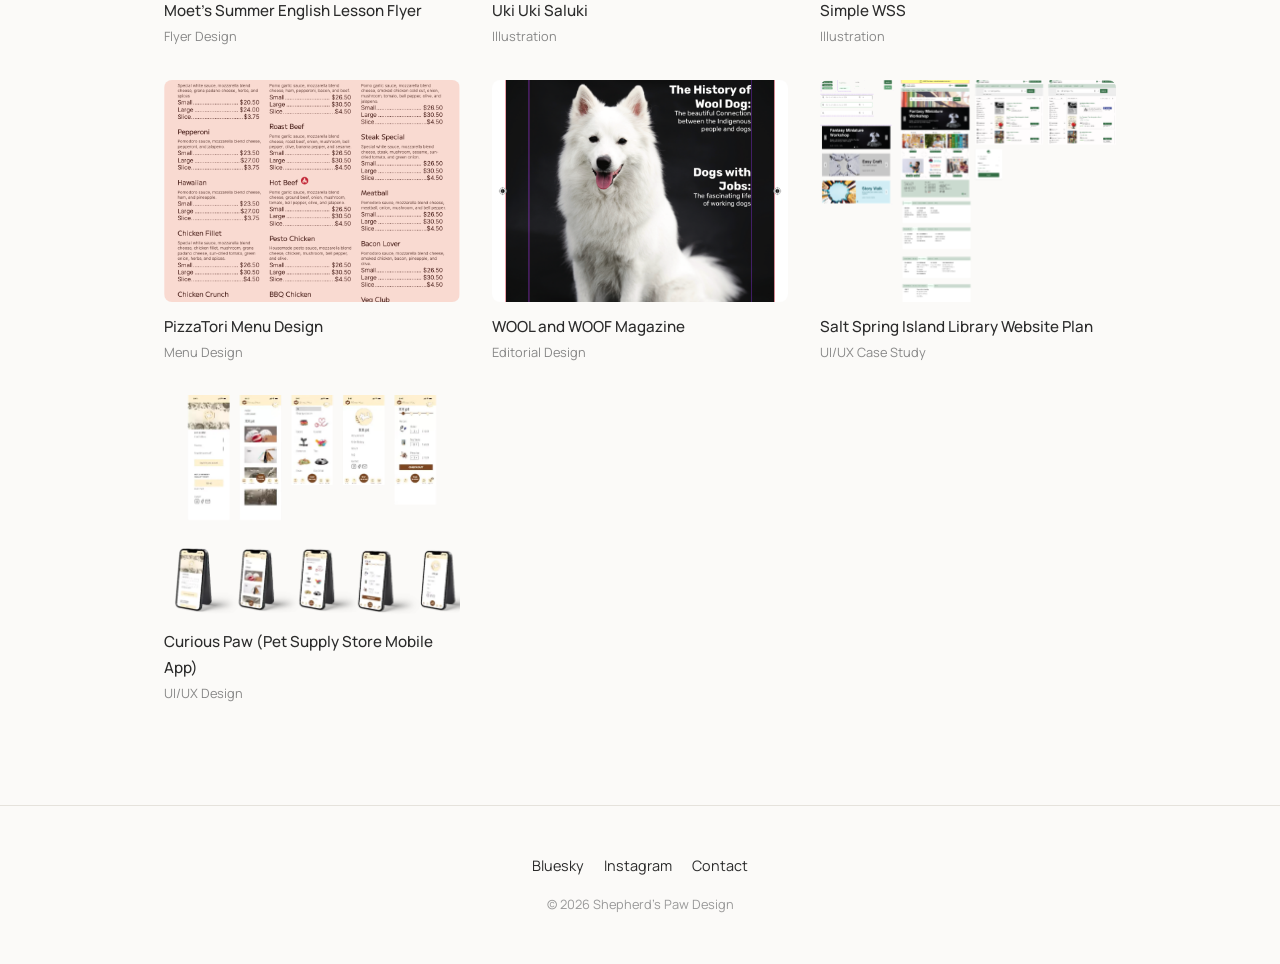
==== commit d439df1d: "works added" ====
--- a/en/index.html
+++ b/en/index.html
@@ -52,6 +52,7 @@
       <a class="work-card" href="works.html#uki-uki-saluki"><div class="work-thumb work-thumb-5"></div><p class="work-title">Uki Uki Saluki</p><p class="work-tag">Illustration</p></a>
        <a class="work-card" href="works.html#simple-wss"><div class="work-thumb work-thumb-6"></div><p class="work-title">Simple WSS</p><p class="work-tag">Illustration</p></a>
        <a class="work-card" href="works.html#pizza-tori-menu"><div class="work-thumb work-thumb-pizza"></div><p class="work-title">PizzaTori Menu Design</p><p class="work-tag">Menu Design</p></a>
+       <a class="work-card" href="works.html#wool-and-woof"><div class="work-thumb work-thumb-magazine"></div><p class="work-title">WOOL and WOOF Magazine</p><p class="work-tag">Editorial Design</p></a>
        <a class="work-card" href="works.html#library"><div class="work-thumb work-thumb-7"></div><p class="work-title">Salt Spring Island Library Website Plan</p><p class="work-tag">UI/UX Case Study</p></a>
       <a class="work-card" href="works.html#pet-store"><div class="work-thumb work-thumb-8"></div><p class="work-title">Curious Paw (Pet Supply Store Mobile App)</p><p class="work-tag">UI/UX Design</p></a>
     </div>
--- a/style.css
+++ b/style.css
@@ -339,6 +339,11 @@
   background-size: cover;
 }
 
+.work-thumb-magazine {
+  background-image: url("images/A3Magazine.pdf.png");
+  background-size: cover;
+}
+
 .work-thumb-7 {
   background-image: url("images/library-website.png");
   background-size: cover;
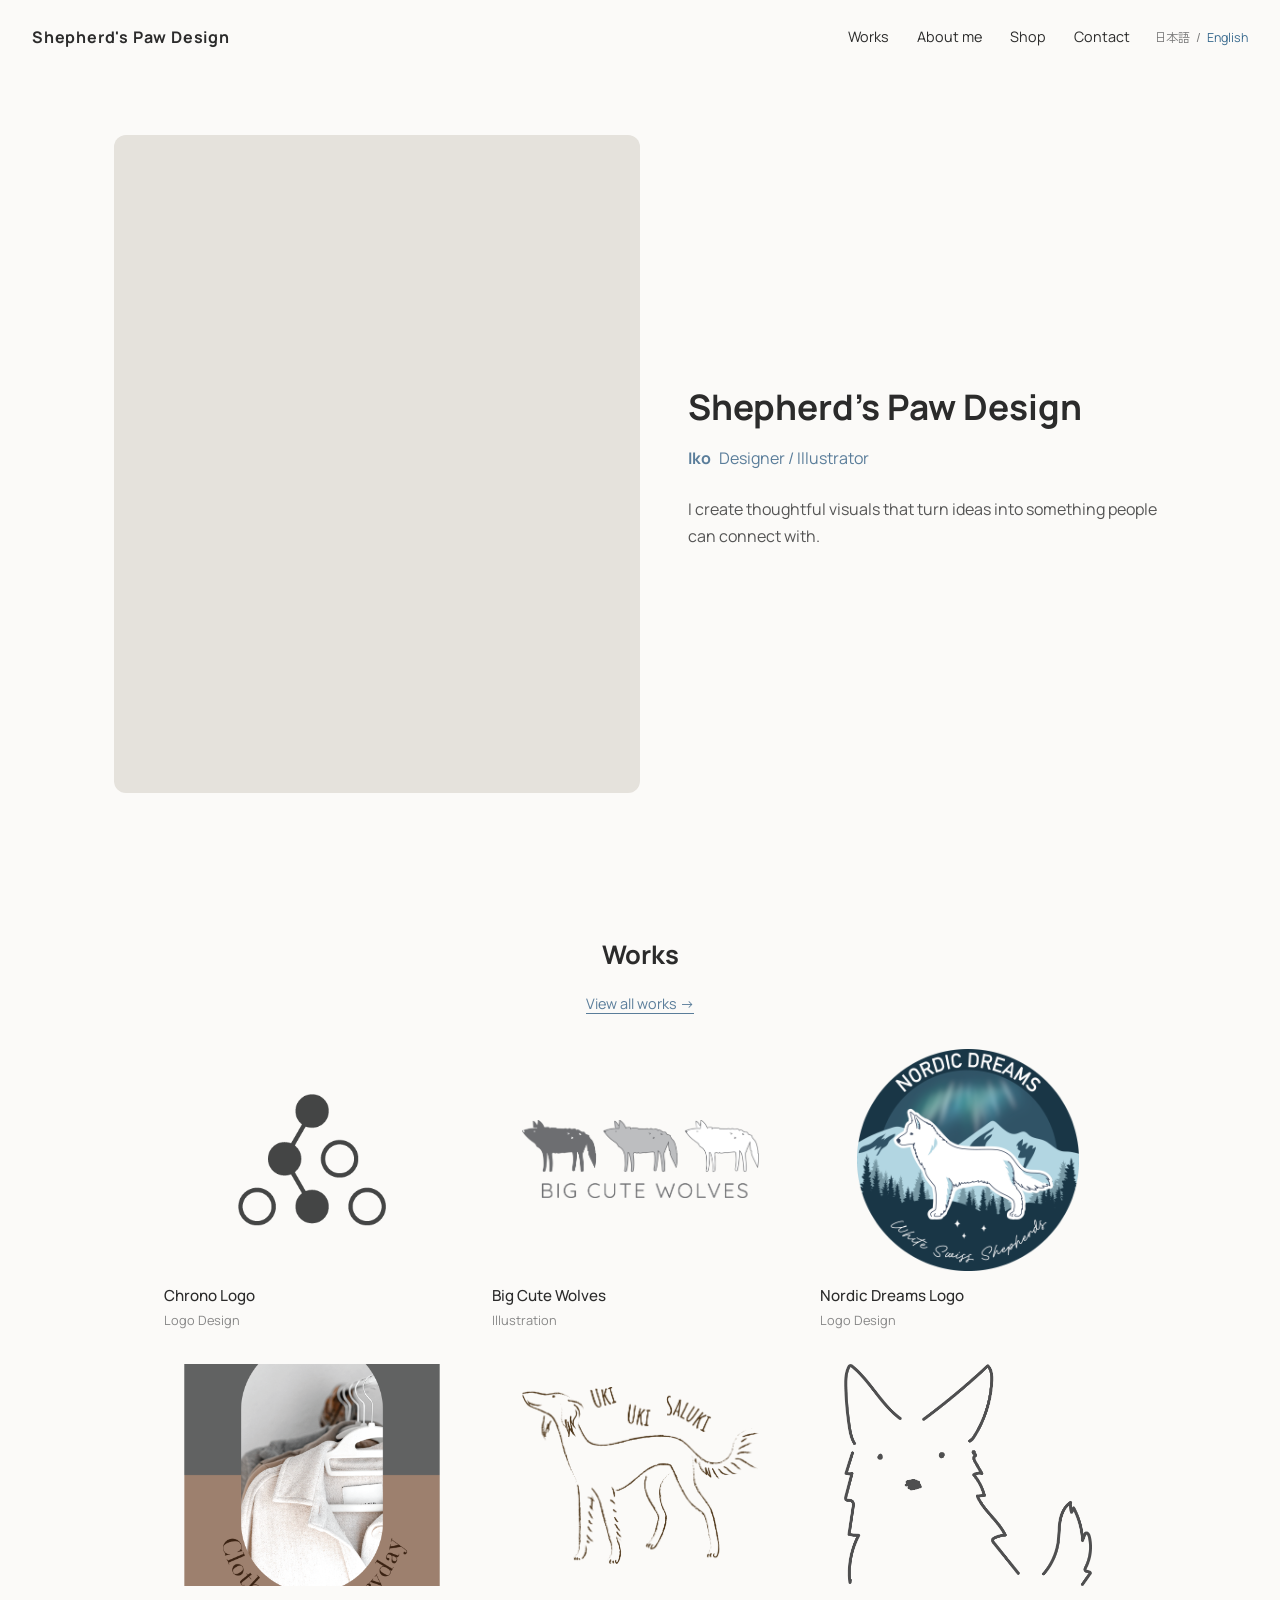
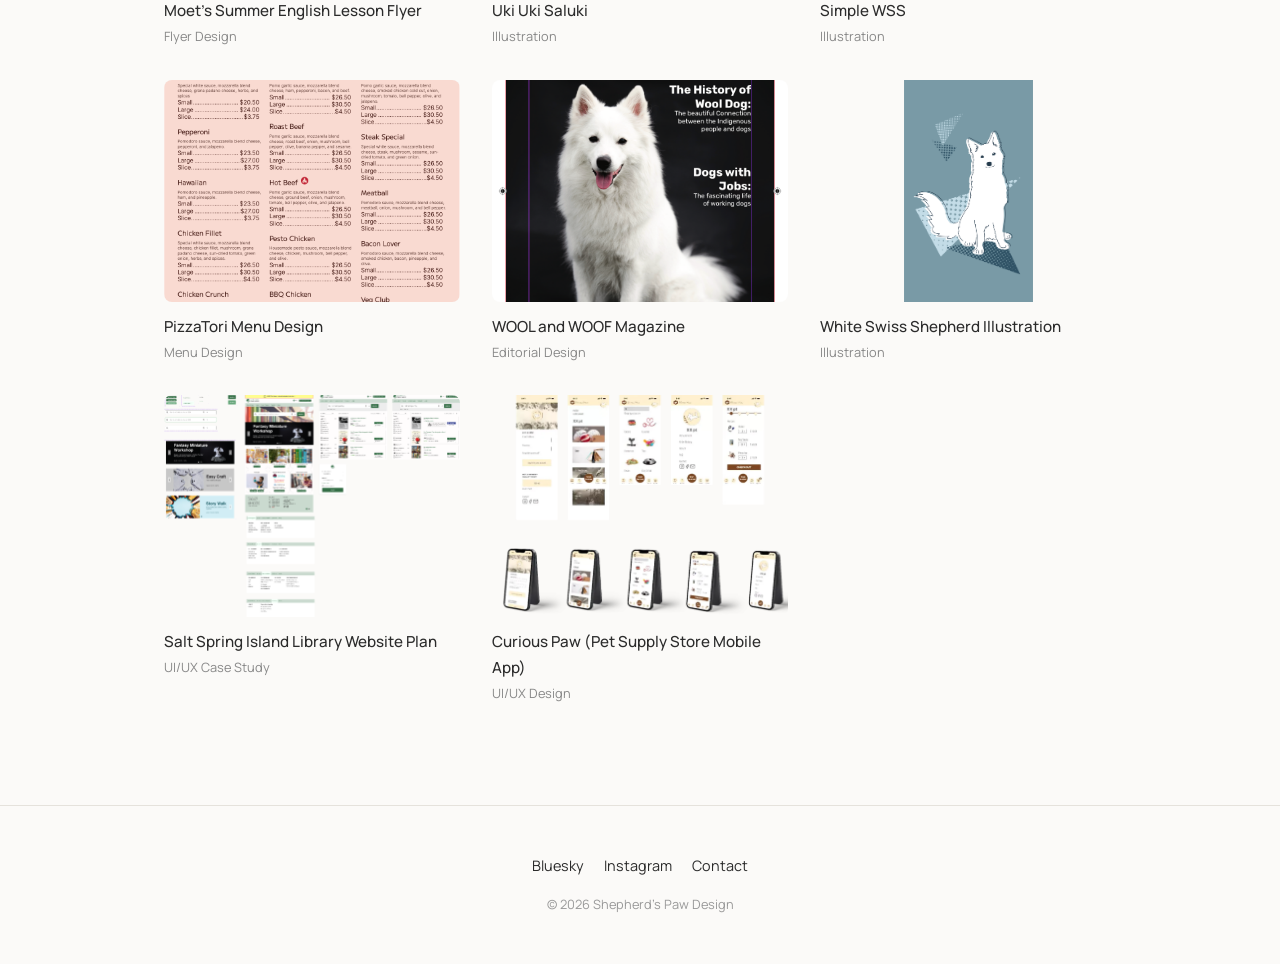
==== commit b60c27e9: "works added" ====
--- a/en/index.html
+++ b/en/index.html
@@ -53,6 +53,7 @@
        <a class="work-card" href="works.html#simple-wss"><div class="work-thumb work-thumb-6"></div><p class="work-title">Simple WSS</p><p class="work-tag">Illustration</p></a>
        <a class="work-card" href="works.html#pizza-tori-menu"><div class="work-thumb work-thumb-pizza"></div><p class="work-title">PizzaTori Menu Design</p><p class="work-tag">Menu Design</p></a>
        <a class="work-card" href="works.html#wool-and-woof"><div class="work-thumb work-thumb-magazine"></div><p class="work-title">WOOL and WOOF Magazine</p><p class="work-tag">Editorial Design</p></a>
+       <a class="work-card" href="works.html#white-swiss-shepherd"><div class="work-thumb work-thumb-wss"></div><p class="work-title">White Swiss Shepherd Illustration</p><p class="work-tag">Illustration</p></a>
        <a class="work-card" href="works.html#library"><div class="work-thumb work-thumb-7"></div><p class="work-title">Salt Spring Island Library Website Plan</p><p class="work-tag">UI/UX Case Study</p></a>
       <a class="work-card" href="works.html#pet-store"><div class="work-thumb work-thumb-8"></div><p class="work-title">Curious Paw (Pet Supply Store Mobile App)</p><p class="work-tag">UI/UX Design</p></a>
     </div>
--- a/style.css
+++ b/style.css
@@ -344,6 +344,11 @@
   background-size: cover;
 }
 
+.work-thumb-wss {
+  background-image: url("images/works8.png");
+  background-size: contain;
+}
+
 .work-thumb-7 {
   background-image: url("images/library-website.png");
   background-size: cover;
@@ -598,6 +603,46 @@
 .modal-preview[hidden],
 .modal-case-study[hidden] {
   display: none;
+}
+
+.modal-presentation {
+  margin-top: 24px;
+  padding-top: 16px;
+  border-top: 1px solid #ddd;
+}
+
+.modal-presentation[hidden] {
+  display: none;
+}
+
+.modal-presentation h3 {
+  margin: 0;
+  font-size: 1rem;
+}
+
+.modal-presentation-link {
+  display: block;
+  margin-top: 8px;
+}
+
+.modal-source {
+  margin-top: 24px;
+  padding-top: 16px;
+  border-top: 1px solid #ddd;
+}
+
+.modal-source[hidden] {
+  display: none;
+}
+
+.modal-source h3 {
+  margin: 0;
+  font-size: 1rem;
+}
+
+.modal-source-link {
+  display: block;
+  margin-top: 8px;
 }
 
 /* ==========================================
